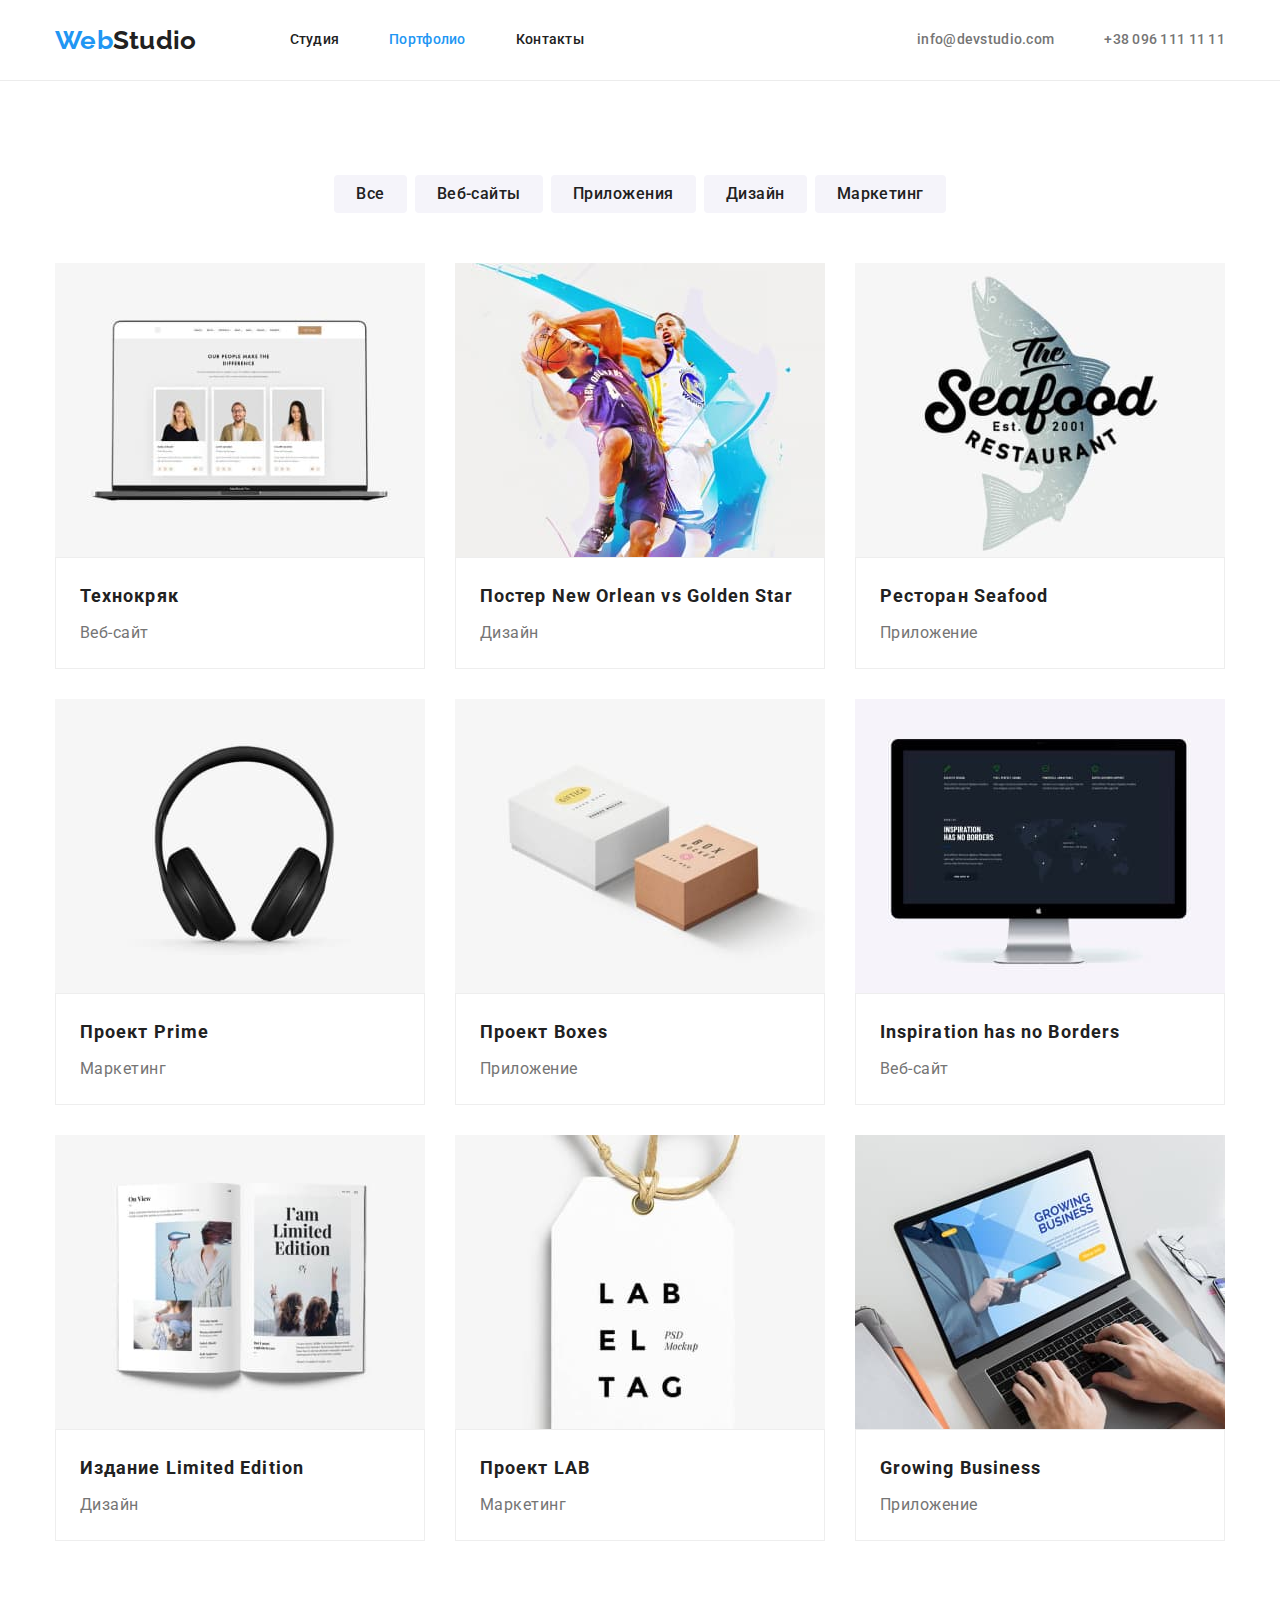
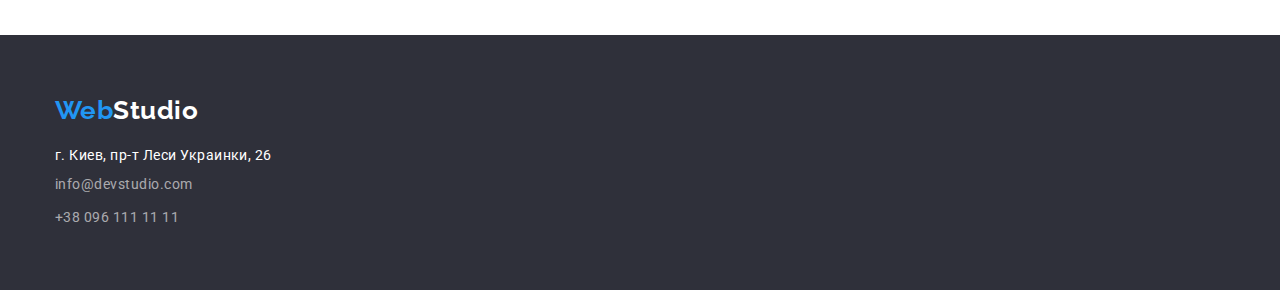
==== portfolio.html @ 822eb490 "clone files" ====
<!DOCTYPE html>
<html lang="ru">
<head>
    <meta charset="UTF-8">
    <meta http-equiv="X-UA-Compatible" content="IE=edge">
    <meta name="viewport" content="width=device-width, initial-scale=1.0">
    <title>Document</title>
    <link href="https://fonts.googleapis.com/css2?family=Raleway:wght@700&family=Roboto:wght@400;500;700;900&display=swap" rel="stylesheet">
    <link rel="stylesheet" href="https://cdnjs.cloudflare.com/ajax/libs/modern-normalize/1.1.0/modern-normalize.min.css">
    <link rel="stylesheet" href="./css/styles.css">    
</head>
<body>
    <header class="page-header">
        <nav class="container site-nav">
            <a href="./index.html" class="logo"><span class="logo-web">Web</span><span class="logo-studio">Studio</span></a>
            <ul class="nav-nav list">
                <li class="item">
                    <a href="./index.html" class="site-nav-link">Студия</a>
                </li>
                <li class="item">
                    <a href="./portfolio.html" class="site-nav-link current">Портфолио</a>
                </li>
                <li class="item">
                    <a href="#" class="site-nav-link">Контакты</a>
                </li>
            </ul>
            <ul class="nav-contacts list">
                <li class="item">
                    <a href="mailto:info@devstudio.com" class="site-nav-contacts">info@devstudio.com</a>
                </li>
                <li class="item">
                    <a href="tel:+380961111111" class="site-nav-contacts">+38 096 111 11 11</a>
                </li>
            </ul>
        </nav>
</header>
    <main>
        <section class="section">
            <div class="container">
                <h1 class="jobs-portfolio">Наши работы</h1>
                <ul class="nav-filter list">
                    <li class="nav-filter-item">
                        <button type="button" class="nav-filter-btn">Все</button>
                    </li>
                    <li class="nav-filter-item">
                        <button type="button" class="nav-filter-btn">Веб-сайты</button>
                    </li>
                    <li class="nav-filter-item">
                        <button type="button" class="nav-filter-btn">Приложения</button>
                    </li>
                    <li class="nav-filter-item">
                        <button type="button" class="nav-filter-btn">Дизайн</button>
                    </li>
                    <li class="nav-filter-item">
                        <button type="button" class="nav-filter-btn">Маркетинг</button>
                    </li>
                </ul>
            <ul class="projects list">
                <li class="projects-item">
                    <a href="#" class="project-link">
                        <img src="./images/technokryak.jpg" alt="Веб сайт Технокряк" width="370" height="294" class="project-img">
                        <div class="project-item-card">
                            <h2 class="project-title">Технокряк</h2>
                            <p class="project-type">Веб-сайт</p>
                        </div>
                    </a>
                </li>
                <li class="projects-item">
                    <a href="#" class="project-link">
                        <img src="./images/poster-bbal.jpg" alt="Дизайн афиши бля баскетбольной игры" width="370" height="294" class="project-img">
                        <div class="project-item-card">
                            <h2 class="project-title">Постер New Orlean vs Golden Star</h2>
                            <p class="project-type">Дизайн</p>
                        </div>
                    </a>
                </li>
                <li class="projects-item">
                    <a href="#" class="project-link">
                        <img src="./images/seafood-restaurant.jpg" alt="Приложение для Ресторана морепродуктов" width="370" height="294" class="project-img">
                            <div class="project-item-card">
                                <h2 class="project-title">Ресторан Seafood</h2>
                                <p class="project-type">Приложение</p>
                            </div>
                        </a>
                </li>
                <li class="projects-item">
                    <a href="#" class="project-link">
                        <img src="./images/project-prime.jpg" alt="Маркетинговый Проект Прайм" width="370" height="294" class="project-img">
                        <div class="project-item-card">
                            <h2 class="project-title">Проект Prime</h2>
                            <p class="project-type">Маркетинг</p>
                        </div>
                    </a>
                </li>
                <li class="projects-item">
                    <a href="#" class="project-link">
                        <img src="./images/project-boxes.jpg" alt="Приложение Коробки" width="370" height="294" class="project-img">
                        <div class="project-item-card">
                            <h2 class="project-title">Проект Boxes</h2>
                            <p class="project-type">Приложение</p>
                        </div>
                    </a>
                </li>
                <li class="projects-item">
                    <a href="#" class="project-link">
                        <img src="./images/inspiration-has-no-borders.jpg" alt="Веб сайт Вдохновение" width="370" height="294" class="project-img">
                            <div class="project-item-card">
                            <h2 class="project-title">Inspiration has no Borders</h2>
                            <p class="project-type">Веб-сайт</p>
                        </div>
                    </a>
                </li>
                <li class="projects-item">
                    <a href="#" class="project-link">
                        <img src="./images/limited-edition.jpg" alt="Дизайн издания" width="370" height="294" class="project-img">
                        <div class="project-item-card">
                            <h2 class="project-title">Издание Limited Edition</h2>
                            <p class="project-type">Дизайн</p>
                        </div>
                    </a>
                </li>
                <li class="projects-item">
                    <a href="#" class="project-link">
                        <img src="./images/project-lab.jpg" alt="Маркетинговый проект LAB" width="370" height="294" class="project-img">
                        <div class="project-item-card">
                            <h2 class="project-title">Проект LAB</h2>
                            <p class="project-type">Маркетинг</p>
                        </div>
                    </a>
                </li>
                <li class="projects-item">
                    <a href="#" class="project-link">
                        <img src="./images/app-gw.jpg" alt="Приложение для бизнеса" width="370" height="294" class="project-img">
                            <div class="project-item-card">
                            <h2 class="project-title">Growing Business</h2>
                            <p class="project-type">Приложение</p>
                        </div>
                    </a>
                </li>
            </ul>
            </div>     
        </section>
    </main>
    <footer class="section page-footer">
        <div class="container">
            <a href="./index.html" class="logo-footer"><span class="logo-web">Web</span><span class="logo-studio-footer">Studio</span></a>
        <address>
            <ul class="adress list">
                <li class="list-adress-item">
                    <a href="https://goo.gl/maps/piqngm7oDQpEDh6u6" target="_blank" rel="noopener nofollow noreferrer" class="footer-address">г. Киев, пр-т Леси Украинки, 26</a>
                </li>
                <li class="list-adress-item">
                    <a href="mailto:info@devstudio.com" class="footer-contacts">info@devstudio.com</a>
                </li>
                <li class="list-adress-item">
                    <a href="tel:+380961111111" class="footer-contacts">+38 096 111 11 11</a>
                </li>
            </ul>
        </address>
        </div>
    </footer>
</body>
</html>
---- css/styles.css ----
html {
	box-sizing: border-box;
}
*,
*::after,
*::before {
	box-sizing: inherit;
}
/* Стили для обнуления верхних отступов у элементов */
h1,
h2,
h3,
h4,
h5,
h6,
p {
	margin-top: 0;
}
/* Класс для обнуления базовых свойств у списков (ul) */
.list {
	list-style: none;
	padding-left: 0;
	margin: 0;
}
/* Класс для обнуления базовых свойств у ссылок */
.link {
	text-decoration: none;
	color: inherit;
}
/* Свойства для корректного отображения картинок */
img {
	display: block;
	max-width: 100%;
	height: auto;
}
/* Свойства для обнуления курсива у address */
address {
	font-style: normal;
}

:root{
    --text-color-black: #212121;
    --color-white: #FFFFFF;
    --text-color-gray: #757575;
    --text-color-contacts-footer: rgba(255,255,255,0.6);
    --accent-color-main: #2196F3;
    --secondary-background-color: #f5f4fa;

}

/* all pages */
body {
   background-color: E5E5E5;
   font-family: Roboto, sans-serif; 
   letter-spacing: 0.03em;
   color: var(--text-color-gray);
   margin: 0;
}

.section {
    padding-top: 94px;
    padding-bottom: 94px;
}

.container {
    margin-left: auto;
    margin-right: auto;
    width: 1200px;
    padding-left: 15px;
    padding-right: 15px;    
}


/* Header */
.page-header {
    display: flex;
    align-items: center;
    background-color: var(--color-white);
    border-bottom: 1px solid #ECECEC;
}

.logo {
    display: flex;
    font-family: raleway, sans-serif;
    font-weight: 700;
    font-size: 26px;
    line-height: 1.19;
    text-decoration: none;
}

.logo-web {
    display: block;
    color: var(--accent-color-main);
}

.logo-studio {
    display: block;
    color: var(--text-color-black);
}


.site-nav {
    display: flex;
    align-items: center;
    font-size: 14px;
    font-weight: 500;
    line-height: 1.14;
    letter-spacing: 0.02em;
    color: var(--text-color-black);
}



.nav-nav .item+.item {
    margin-left: 50px;
}

.nav-nav {
    display: flex;
    margin-left: 93px;
} 

.nav-contacts {
    display: flex;
    padding-top: 32px;
    padding-bottom: 32px;
    margin-left: auto;
}

.nav-contacts .item+.item {
    margin-left: 50px;
}


.site-nav-link {
    display: inline-block;
    padding-top: 32px;
    padding-bottom: 32px;

    text-decoration: none;
    color: var(--text-color-black);
}

.site-nav-link:hover {
    color: var(--accent-color-main);
}

.site-nav-link:focus {
    color: var(--accent-color-main);
}

.site-nav-contacts {
    display: block;
    color: var(--text-color-gray);
    letter-spacing: 0.02em;
    text-decoration: none;
}

.current,
.site-nav-contacts:focus,
.site-nav-contacts:hover {
    color: var(--accent-color-main);
}


/* body index */

.hero {
    text-align: center;
    }

.hero-section {
    background-color: #2F303A;
    padding-top: 200px;
    padding-bottom: 200px;
}

.hero-title {
    font-weight: 900;
    margin-bottom: 30px;
    padding-left: 252px;
    padding-right: 252px;
    font-size: 44px;
    line-height: 1.36; 
    text-align: center;
    letter-spacing: 0.06em;
    text-transform: uppercase;
    color: var(--color-white);
}

.btn-hero {
    border-radius: 4px;
    border: none;
    min-width: 200px;
    padding: 10px 32px;
    font-family: Roboto, sans-serif;
    background-color: var(--accent-color-main);
    color: var(--color-white);
    font-weight: 700;
    font-size: 16px;
    line-height: 1.87;
    letter-spacing: 0.03em;
    cursor: pointer;
}

.btn-hero:hover {
    background-color: #188CE8;
    color: var(--color-white);
    font-weight: 700;
    font-size: 16px;
    line-height: 1.87;    
}

/* benefits */

.benefits-titles {
    color: transparent;
    font-size: 0;
}

.benefits-grid {
    display: flex;
}

.benefits-list {
    width: 270px;
}
.benefits-grid .benefits-list+.benefits-list {
    margin-left: 50px;
}

.benefits-title {
    margin-bottom: 10px;
    font-weight: 700;
    font-size: 14px;
    line-height: 1.14;
    text-transform: uppercase;
    color: var(--text-color-black);
}

.benefits-description {
    font-size: 14px;
    line-height: 1.71;
    margin-bottom: 0;
}

/* our-jobs */

.our-jobs {
    padding-top: 0px;
}
.our-jobs-title {
    margin-bottom: 50px;
    font-weight: 700;
    font-size: 36px;
    line-height: 1.17;
    text-align: center;
    color: var(--text-color-black);
}

.job-list {
    display: flex;
}

.job-list .job-item+.job-item {
    margin-left: 30px;
}


/* stuff */
.stuff {
    background-color: var(--secondary-background-color);
}

.stuff-list {
    display: flex;
}

.stuff-title {
    margin-bottom: 50px;
    font-weight: 700;
    font-size: 36px;
    line-height: 1.17;
    text-align: center;
    color: var(--text-color-black);
}

.stuff-info {
    padding-top: 30px;
    padding-bottom: 30px;
}


.stuff-name {
    margin-bottom: 10px;
    font-weight: 500;
    font-size: 16px;
    line-height: 1.19;
    text-align: center;
    color: var(--text-color-black);
}

.stuff-position {
    margin-bottom: 0px;
    font-size: 16px;
    line-height: 1.19;
    text-align: center;
}

.stuff-list .stuff-item+.stuff-item {
    margin-left: 30px;
}

/* footer */
.page-footer {
    padding-top: 60px;
    padding-bottom: 60px;
    background-color: #2F303A;
}

.logo-footer {
    display: flex;
    margin-bottom: 20px;
    font-family: raleway, sans-serif;
    font-weight: 700;
    font-size: 26px;
    line-height: 1.19;
    text-decoration: none;
}

.logo-studio-footer {
    color: var(--color-white);
}

.adress {
    display: flex;
    flex-direction: column;
}

.list-adress-item:not(:last-child) {
    margin-bottom: 9px;
}

.footer-address {
    display: inline-block;
    font-style: normal;
    font-size: 14px;
    line-height: 1.71px;
    color: var(--color-white);
    text-decoration: none;
}

.footer-contacts {
    display: inline-block;
    font-style: normal;
    font-size: 14px;
    line-height: 1.71;
    text-decoration: none;
    color: rgba(255, 255, 255, 0.6);
}


.footer-contacts:hover,
.footer-contacts:focus {
   color: var(--accent-color-main); 
}

/* body portfolio */

.jobs-portfolio {
    color: transparent;
    font-size: 0;
}

.nav-filter {
    display: flex;
    margin-bottom: 50px;
    font-size: 16px;
    font-weight: 500;
    line-height: 1.62;
    justify-content: center;
}

.nav-filter .nav-filter-item+.nav-filter-item {
    margin-left: 8px;
}

.nav-filter-btn {
    padding-left: 22px;
    padding-top: 6px;
    padding-right: 22px;
    padding-bottom: 6px;
    border: none;
    border-radius: 4px;
    font-family: Roboto, sans-serif;
    font-weight: 500;
    font-size: 16px;
    line-height: 1.62;
    color: var(--text-color-black);
    background-color: #F5F4FA;
    letter-spacing: 0.03em;
    cursor: pointer;
}

.nav-filter-btn:active,
.nav-filter-btn:hover,
.nav-filter-btn:focus {
    color: var(--color-white);
    background-color: var(--accent-color-main);
}

.projects{
    display: flex;
    flex-wrap: wrap;
    text-decoration: none;
    
}
.projects-item {
    display: flex;
    width: calc((100% - 60px) / 3);
    margin-right: 30px;
    margin-bottom: 30px;
}

.project-item-card {
    border: 1px solid #eeeeee;
    padding-left: 24px;
    padding-top: 20px;
    padding-bottom: 20px;
}


.projects-item:nth-child(3n) {
    margin-right: 0;
}

.projects-item:nth-last-child(-n + 3)  {
    margin-bottom: 0;
}

.project-link {
    display: block;
    text-decoration: none;
    color: var(--text-color-gray);
}

.project-title {
    display: inline-block;
    margin-bottom: 4px;
    text-decoration: none;
    font-weight: 700;
    font-size: 18px;
    line-height: 2;
    letter-spacing: 0.06em;
    color: var(--text-color-black);
}

.project-type {
    margin-bottom: 0px;
    text-decoration: none;
    font-size: 16px;
    line-height: 1.88;
}
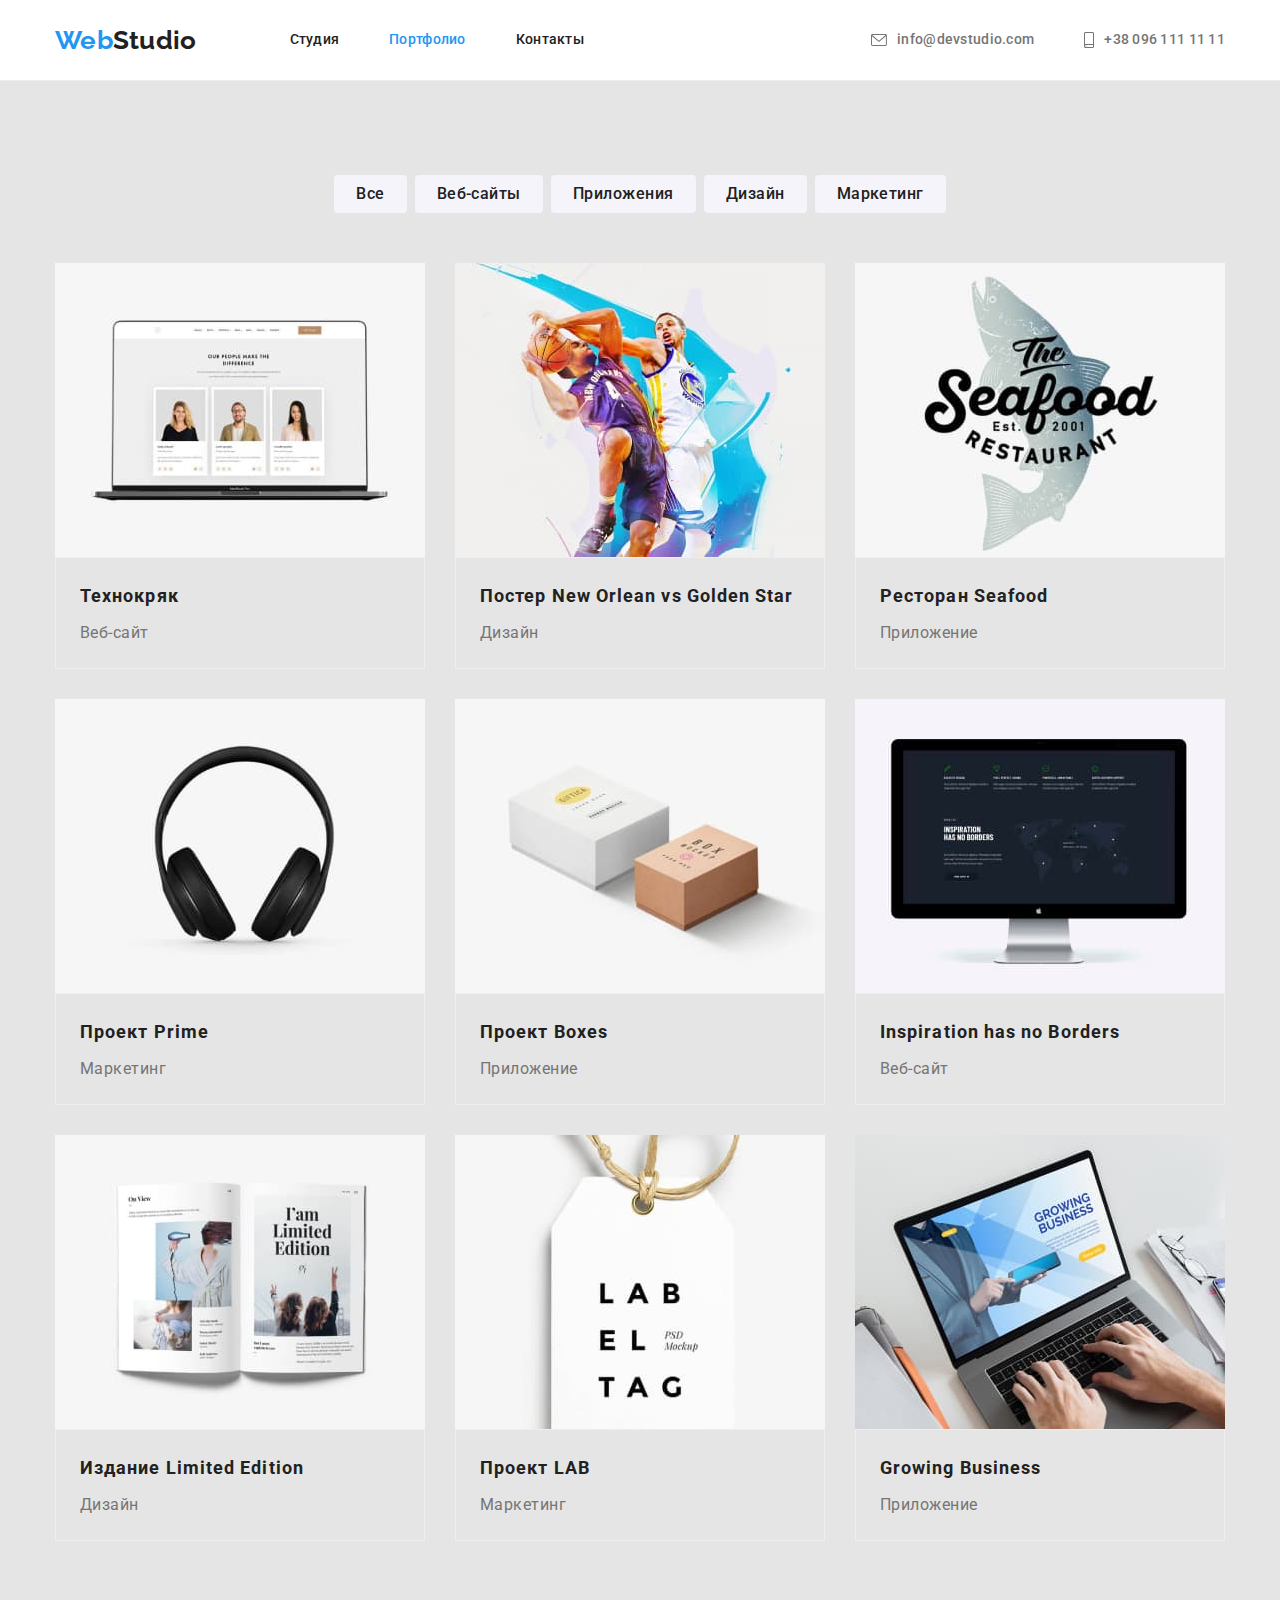
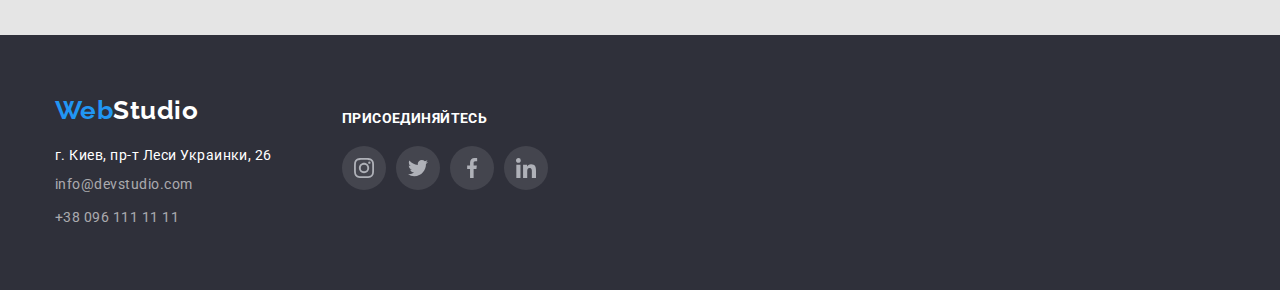
==== commit ddef807c: "hw-4 upload files" ====
--- a/portfolio.html
+++ b/portfolio.html
@@ -26,10 +26,20 @@
             </ul>
             <ul class="nav-contacts list">
                 <li class="item">
-                    <a href="mailto:info@devstudio.com" class="site-nav-contacts">info@devstudio.com</a>
-                </li>
-                <li class="item">
-                    <a href="tel:+380961111111" class="site-nav-contacts">+38 096 111 11 11</a>
+                    <a href="mailto:info@devstudio.com" class="site-nav-contacts">
+                        <svg class="icon-mail" aria-hidden="true">
+                            <use href="./images/sprite.svg#icon-envelope"></use>
+                        </svg>
+                        info@devstudio.com
+                    </a>
+                </li>
+                <li class="item">
+                    <a href="tel:+380961111111" class="site-nav-contacts">
+                        <svg class="icon-phone" aria-hidden="true">
+                            <use href="./images/sprite.svg#icon-smartphone"></use>
+                        </svg>
+                        +38 096 111 11 11
+                    </a>
                 </li>
             </ul>
         </nav>
@@ -142,8 +152,9 @@
         </section>
     </main>
     <footer class="section page-footer">
-        <div class="container">
-            <a href="./index.html" class="logo-footer"><span class="logo-web">Web</span><span class="logo-studio-footer">Studio</span></a>
+        <div class="container footer-container">
+            <div class="left-container">
+                <a href="./index.html" class="logo-footer"><span class="logo-web">Web</span><span class="logo-studio-footer">Studio</span></a>
         <address>
             <ul class="adress list">
                 <li class="list-adress-item">
@@ -157,6 +168,42 @@
                 </li>
             </ul>
         </address>
+            </div>
+            <div class="middle-container">
+                <p class="join">присоединяйтесь</p>
+                <div class="soc-nwf">
+                    <ul class="social list">
+                        <li class="social-network">
+                            <a href="#" class="social-link-footer">
+                                <svg class="icon-social icon-instagram" width="20" height="20" aria-label="Перейти в Instagram">
+                                    <use href="./images/sprite.svg#icon-instagram"></use>
+                                </svg>
+                            </a>
+                        </li>
+                        <li class="social-network">
+                            <a href="#" class="social-link-footer">
+                                <svg class="icon-social icon-twitter" width="20" height="20" aria-label="Перейти в Twitter">
+                                    <use href="./images/sprite.svg#icon-twitter"></use>
+                                </svg>
+                            </a>
+                        </li>
+                        <li class="social-network">
+                            <a href="#" class="social-link-footer">
+                                <svg class="icon-social icon-facebook">
+                                    <use href="./images/sprite.svg#icon-facebook"></use>
+                                </svg>
+                            </a>
+                        </li>
+                        <li class="social-network">
+                            <a href="#" class="social-link-footer">
+                                <svg class="icon-social icon-linkedin" width="20" height="20" aria-label="Перейти в LinkeIn">
+                                    <use href="./images/sprite.svg#icon-linkedin"></use>
+                                </svg>
+                            </a>
+                        </li>
+                    </ul>
+                </div>
+            </div>
         </div>
     </footer>
 </body>
--- a/css/styles.css
+++ b/css/styles.css
@@ -45,12 +45,15 @@
     --text-color-contacts-footer: rgba(255,255,255,0.6);
     --accent-color-main: #2196F3;
     --secondary-background-color: #f5f4fa;
+    --icons-clients-color: #afb1b8;
+    --background-color: #e5e5e5;
+
 
 }
 
 /* all pages */
 body {
-   background-color: E5E5E5;
+   background: var(--background-color);
    font-family: Roboto, sans-serif; 
    letter-spacing: 0.03em;
    color: var(--text-color-gray);
@@ -150,10 +153,41 @@
 }
 
 .site-nav-contacts {
-    display: block;
+    display: flex;
+    align-items: center;
     color: var(--text-color-gray);
     letter-spacing: 0.02em;
     text-decoration: none;
+}
+
+.icon-mail {
+    width: 16px;
+    height: 12px;
+    margin-right: 10px;
+    fill: var(--text-color-gray);
+}
+
+.icon-phone {
+    width: 10px;
+    height: 16px;
+    margin-right: 10px;
+    fill: var(--text-color-gray);
+}
+
+.site-nav-contacts:hover .icon-phone {
+    fill: var(--accent-color-main);
+}
+
+.site-nav-contacts:focus .icon-phone {
+    fill: var(--accent-color-main);
+}
+
+.site-nav-contacts:hover .icon-mail {
+    fill: var(--accent-color-main);
+}
+
+.site-nav-contacts:focus .icon-mail {
+    fill: var(--accent-color-main);
 }
 
 .current,
@@ -161,8 +195,6 @@
 .site-nav-contacts:hover {
     color: var(--accent-color-main);
 }
-
-
 /* body index */
 
 .hero {
@@ -170,7 +202,17 @@
     }
 
 .hero-section {
+    height: 600px;
+    max-width: 1600px;
+    margin-left: auto;
+    margin-right: auto;
     background-color: #2F303A;
+    background-image: 
+        linear-gradient( to right, rgba(47, 48, 58, 0.4), rgba(47, 48, 58, 0.4)), 
+        url(../images/hero-img.jpg);
+    background-repeat: no-repeat;
+    background-size: cover;
+    background-position: center;    
     padding-top: 200px;
     padding-bottom: 200px;
 }
@@ -229,6 +271,45 @@
     margin-left: 50px;
 }
 
+.benefits-picture {
+    display: flex;
+    align-items: center;
+    justify-content: center;
+    margin-bottom: 30px;
+    border-radius: 4px;
+    width: 270px;
+    height: 120px;
+    background-color: var(--secondary-background-color);
+}
+
+.benefits-icon {
+    display: flex;
+}
+
+.icon-details {
+    width: 65.32px;
+    height: 70px;
+    fill: var(--accent-color-main);
+}
+
+.icon-time {
+    width: 67px;
+    height: 70px;
+    fill: var(--accent-color-main);
+}
+
+.icon-planning {
+    width: 70px;
+    height: 70px;
+    fill: var(--accent-color-main);
+}
+
+.icon-austronaut {
+    width: 70px;
+    height: 70px;
+    fill: var(--accent-color-main);
+}
+
 .benefits-title {
     margin-bottom: 10px;
     font-weight: 700;
@@ -287,7 +368,7 @@
 
 .stuff-info {
     padding-top: 30px;
-    padding-bottom: 30px;
+    margin-bottom: 16px;
 }
 
 
@@ -311,11 +392,159 @@
     margin-left: 30px;
 }
 
+.stuff-item {
+    box-shadow: 0px 1px 3px rgba(0, 0, 0, 0.12), 0px 1px 1px rgba(0, 0, 0, 0.14), 0px 2px 1px rgba(0, 0, 0, 0.2);
+    border-radius: 0px 0px 4px 4px;
+}
+.soc-nw {
+    margin-bottom: 1.875rem;
+}
+
+.social {
+    display: flex;
+    justify-content: center;
+    padding: 0;
+    margin: 0;
+}
+
+.social .social-network+.social-network {
+    margin-left: 0.625rem;
+}
+
+.social-network {
+    display: flex;
+}
+    
+.social-link {
+    display: inline-flex;
+    padding: 0;
+    align-items: center;
+    justify-content: center;
+    width: 44px;
+    height: 44px;
+    border-radius: 50%;
+    background-color: inherit;
+}
+.icon-social {
+    display: flex;
+    justify-content: center;
+    width: 20px;
+    height: 20px;
+    fill: var(--icons-clients-color);
+}
+.social-link:focus,
+.social-link:hover {
+    background-color: var(--accent-color-main);
+}
+
+.social-link:hover .icon-social{
+    fill: var(--color-white);
+}
+
+
+
+/* Постоянные клиенты */
+.clients-title {
+    margin-bottom: 50px;
+    font-weight: 700;
+    font-size: 36px;
+    line-height: 1.17;
+    text-align: center;
+    color: var(--text-color-black);
+}
+
+.clients-list {
+    display: inline-flex;
+}
+
+.clients-pak {
+    align-items: center;
+    justify-content: center;
+    display: flex;
+    width: 170px;
+    height: 92px;
+    border: 1px solid var(--icons-clients-color);
+    border-radius: 4px;
+}
+
+.clients-item {
+    display: inline-flex;
+    align-items: center;
+    margin-right: 30px;
+}
+
+.clients-item:nth-last-child(1) {
+    margin-right: 0px;
+}
+
+.btn-clients {
+    align-items: center;
+    display: block;
+    fill: var(--icons-clients-color);
+}
+
+
+.clients-pak:hover .btn-clients {
+    fill: var(--accent-color-main);
+}
+
+.clients-pak:hover {
+    border: 1px solid var(--accent-color-main);
+    border-radius: 4px;
+}
+
+
+
+
 /* footer */
 .page-footer {
     padding-top: 60px;
     padding-bottom: 60px;
     background-color: #2F303A;
+}
+
+.footer-container {
+    display: flex;
+
+}
+.left-container {
+    margin-right: 4.375rem;
+}
+
+.join {
+    display: flex;
+    text-transform: uppercase;
+    font-family: 'Roboto';
+    font-style: normal;
+    font-weight: 700;
+    font-size: 14px;
+    line-height: 16px;
+    letter-spacing: 0.03em;
+    padding-top: 15px;
+    margin-bottom: 20px;
+    color: var(--color-white);
+}
+
+.soc-nwf {
+    margin-bottom: 1.875rem;
+}
+.social-link-footer {
+    display: inline-flex;
+    padding: 0;
+    align-items: center;
+    justify-content: center;
+    width: 44px;
+    height: 44px;
+    border-radius: 50%;
+    background-color: rgba(255, 255, 255, 0.1);
+}
+.social-link-footer:focus,
+.social-link-footer:hover {
+    background-color: var(--accent-color-main);
+}
+
+.social-link-footer:hover .icon-social{
+    fill: var(--color-white);
 }
 
 .logo-footer {
@@ -407,6 +636,7 @@
 .nav-filter-btn:focus {
     color: var(--color-white);
     background-color: var(--accent-color-main);
+    box-shadow: 0px 3px 1px rgba(0, 0, 0, 0.1), 0px 1px 2px rgba(0, 0, 0, 0.08), 0px 2px 2px rgba(0, 0, 0, 0.12);
 }
 
 .projects{
@@ -444,6 +674,11 @@
     color: var(--text-color-gray);
 }
 
+.project-link:focus,
+.project-link:hover {
+    box-shadow: 0px 1px 1px rgba(0, 0, 0, 0.12), 0px 4px 4px rgba(0, 0, 0, 0.06), 1px 4px 6px rgba(0, 0, 0, 0.16);
+}
+
 .project-title {
     display: inline-block;
     margin-bottom: 4px;
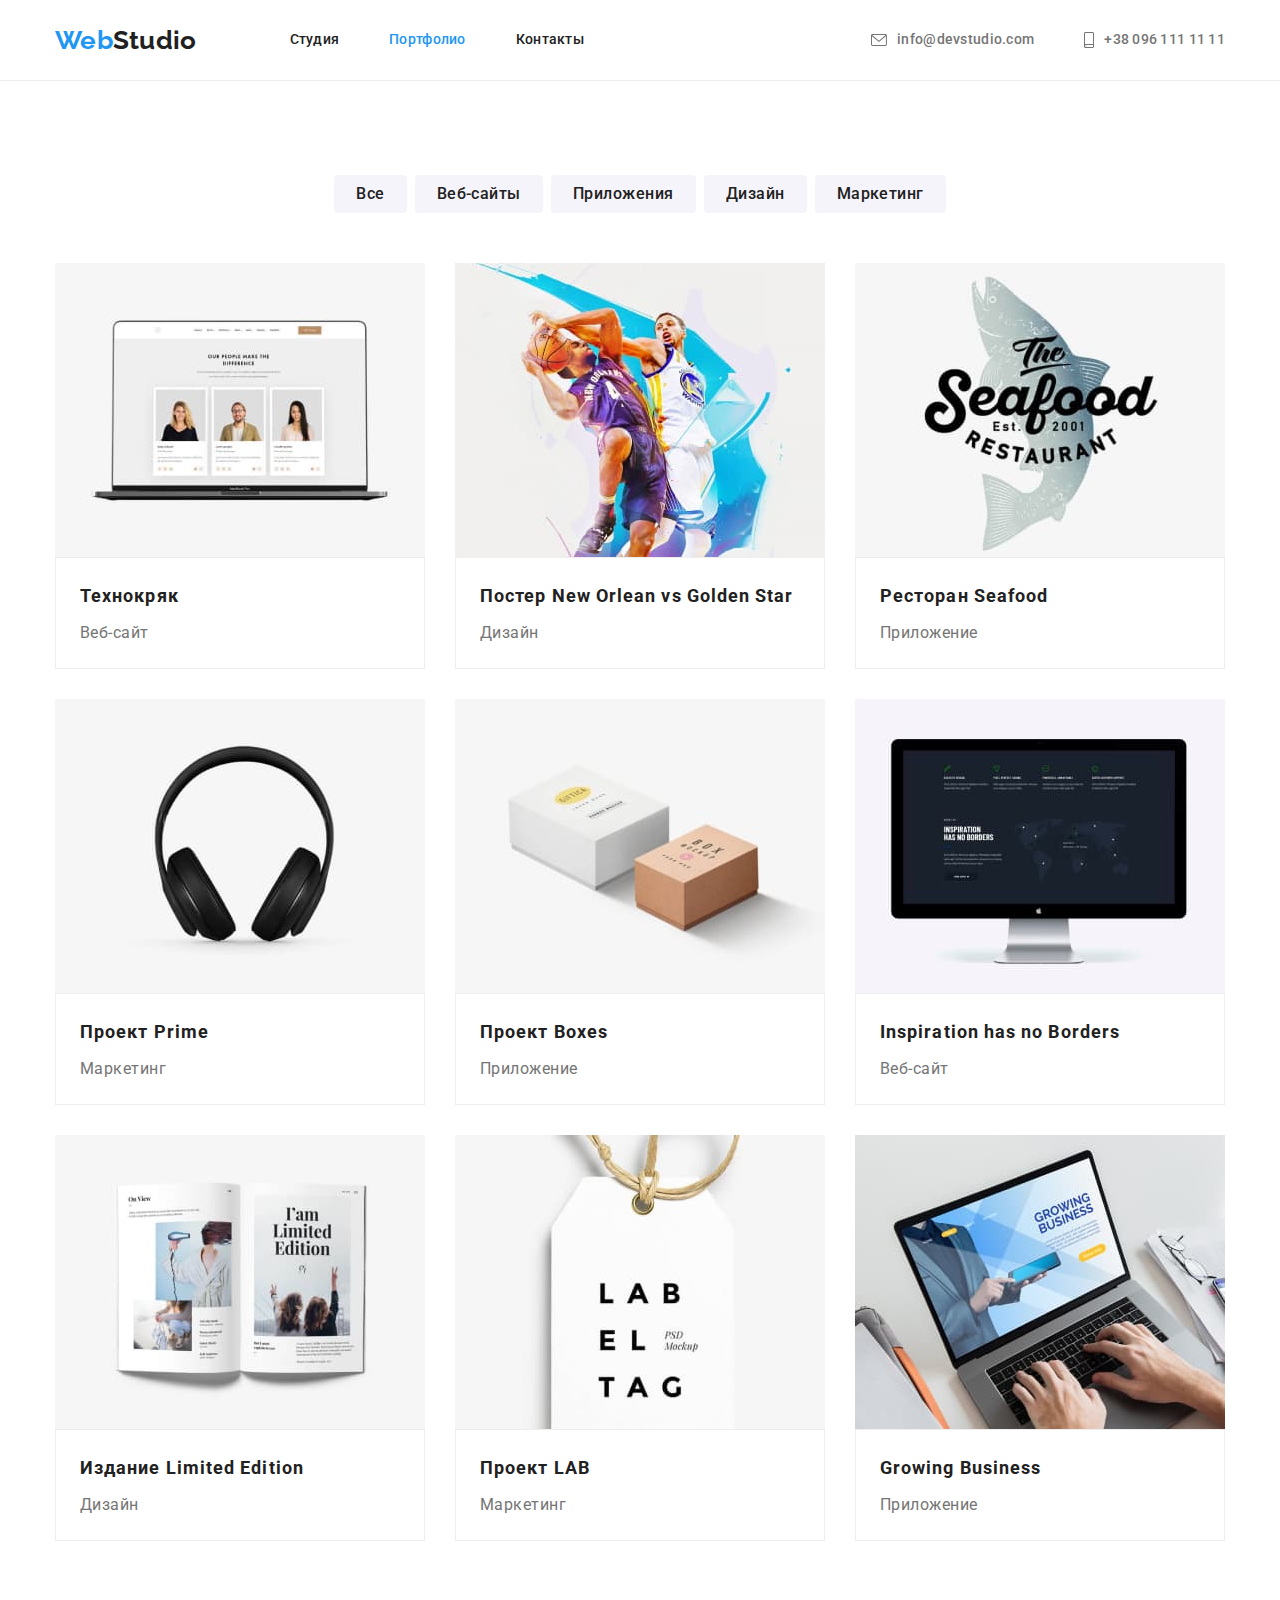
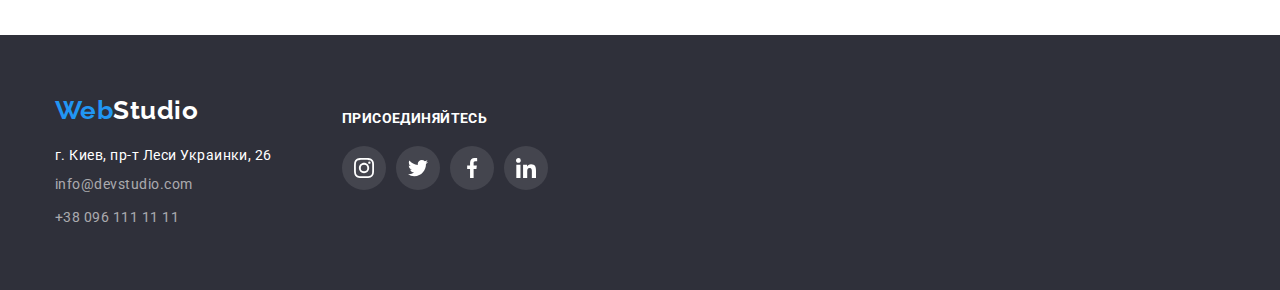
==== commit 24c2af14: "Fix mistakes" ====
--- a/portfolio.html
+++ b/portfolio.html
@@ -175,28 +175,28 @@
                     <ul class="social list">
                         <li class="social-network">
                             <a href="#" class="social-link-footer">
-                                <svg class="icon-social icon-instagram" width="20" height="20" aria-label="Перейти в Instagram">
+                                <svg class="icon-social-footer icon-instagram" aria-label="Перейти в Instagram">
                                     <use href="./images/sprite.svg#icon-instagram"></use>
                                 </svg>
                             </a>
                         </li>
                         <li class="social-network">
                             <a href="#" class="social-link-footer">
-                                <svg class="icon-social icon-twitter" width="20" height="20" aria-label="Перейти в Twitter">
+                                <svg class="icon-social-footer icon-twitter" aria-label="Перейти в Twitter">
                                     <use href="./images/sprite.svg#icon-twitter"></use>
                                 </svg>
                             </a>
                         </li>
                         <li class="social-network">
                             <a href="#" class="social-link-footer">
-                                <svg class="icon-social icon-facebook">
+                                <svg class="icon-social-footer icon-facebook" aria-label="Перейти в Facebook">
                                     <use href="./images/sprite.svg#icon-facebook"></use>
                                 </svg>
                             </a>
                         </li>
                         <li class="social-network">
                             <a href="#" class="social-link-footer">
-                                <svg class="icon-social icon-linkedin" width="20" height="20" aria-label="Перейти в LinkeIn">
+                                <svg class="icon-social-footer icon-linkedin" aria-label="Перейти в LinkeIn">
                                     <use href="./images/sprite.svg#icon-linkedin"></use>
                                 </svg>
                             </a>
--- a/css/styles.css
+++ b/css/styles.css
@@ -53,7 +53,7 @@
 
 /* all pages */
 body {
-   background: var(--background-color);
+   background: var(--color-white);
    font-family: Roboto, sans-serif; 
    letter-spacing: 0.03em;
    color: var(--text-color-gray);
@@ -268,7 +268,7 @@
     width: 270px;
 }
 .benefits-grid .benefits-list+.benefits-list {
-    margin-left: 50px;
+    margin-left: 30px;
 }
 
 .benefits-picture {
@@ -441,6 +441,10 @@
     fill: var(--color-white);
 }
 
+.social-link:focus .icon-social{
+    fill: var(--color-white);
+}
+
 
 
 /* Постоянные клиенты */
@@ -488,6 +492,11 @@
     fill: var(--accent-color-main);
 }
 
+.clients-pak:focus .btn-clients {
+    fill: var(--accent-color-main);
+}
+
+.clients-pak:focus,
 .clients-pak:hover {
     border: 1px solid var(--accent-color-main);
     border-radius: 4px;
@@ -538,6 +547,15 @@
     border-radius: 50%;
     background-color: rgba(255, 255, 255, 0.1);
 }
+
+.icon-social-footer {
+    display: flex;
+    justify-content: center;
+    width: 20px;
+    height: 20px;
+    fill: var(--color-white);
+}
+
 .social-link-footer:focus,
 .social-link-footer:hover {
     background-color: var(--accent-color-main);
